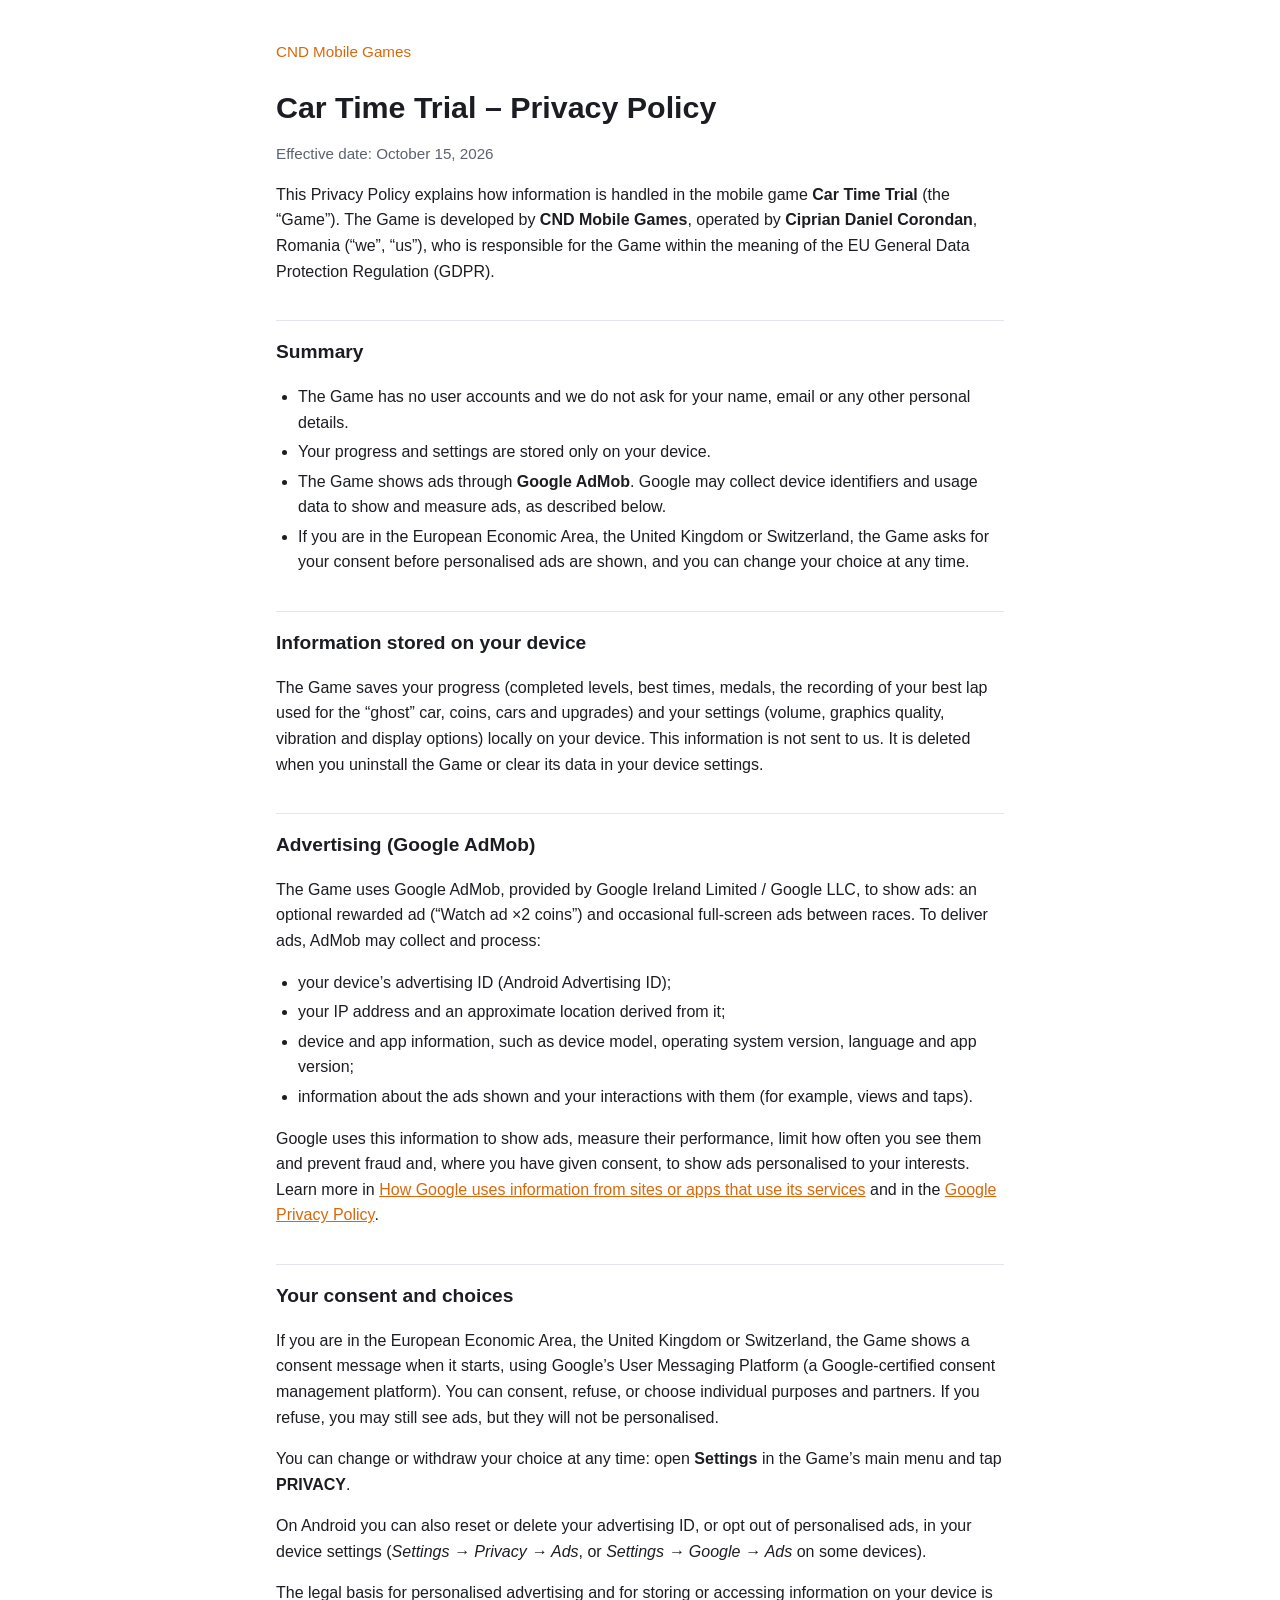
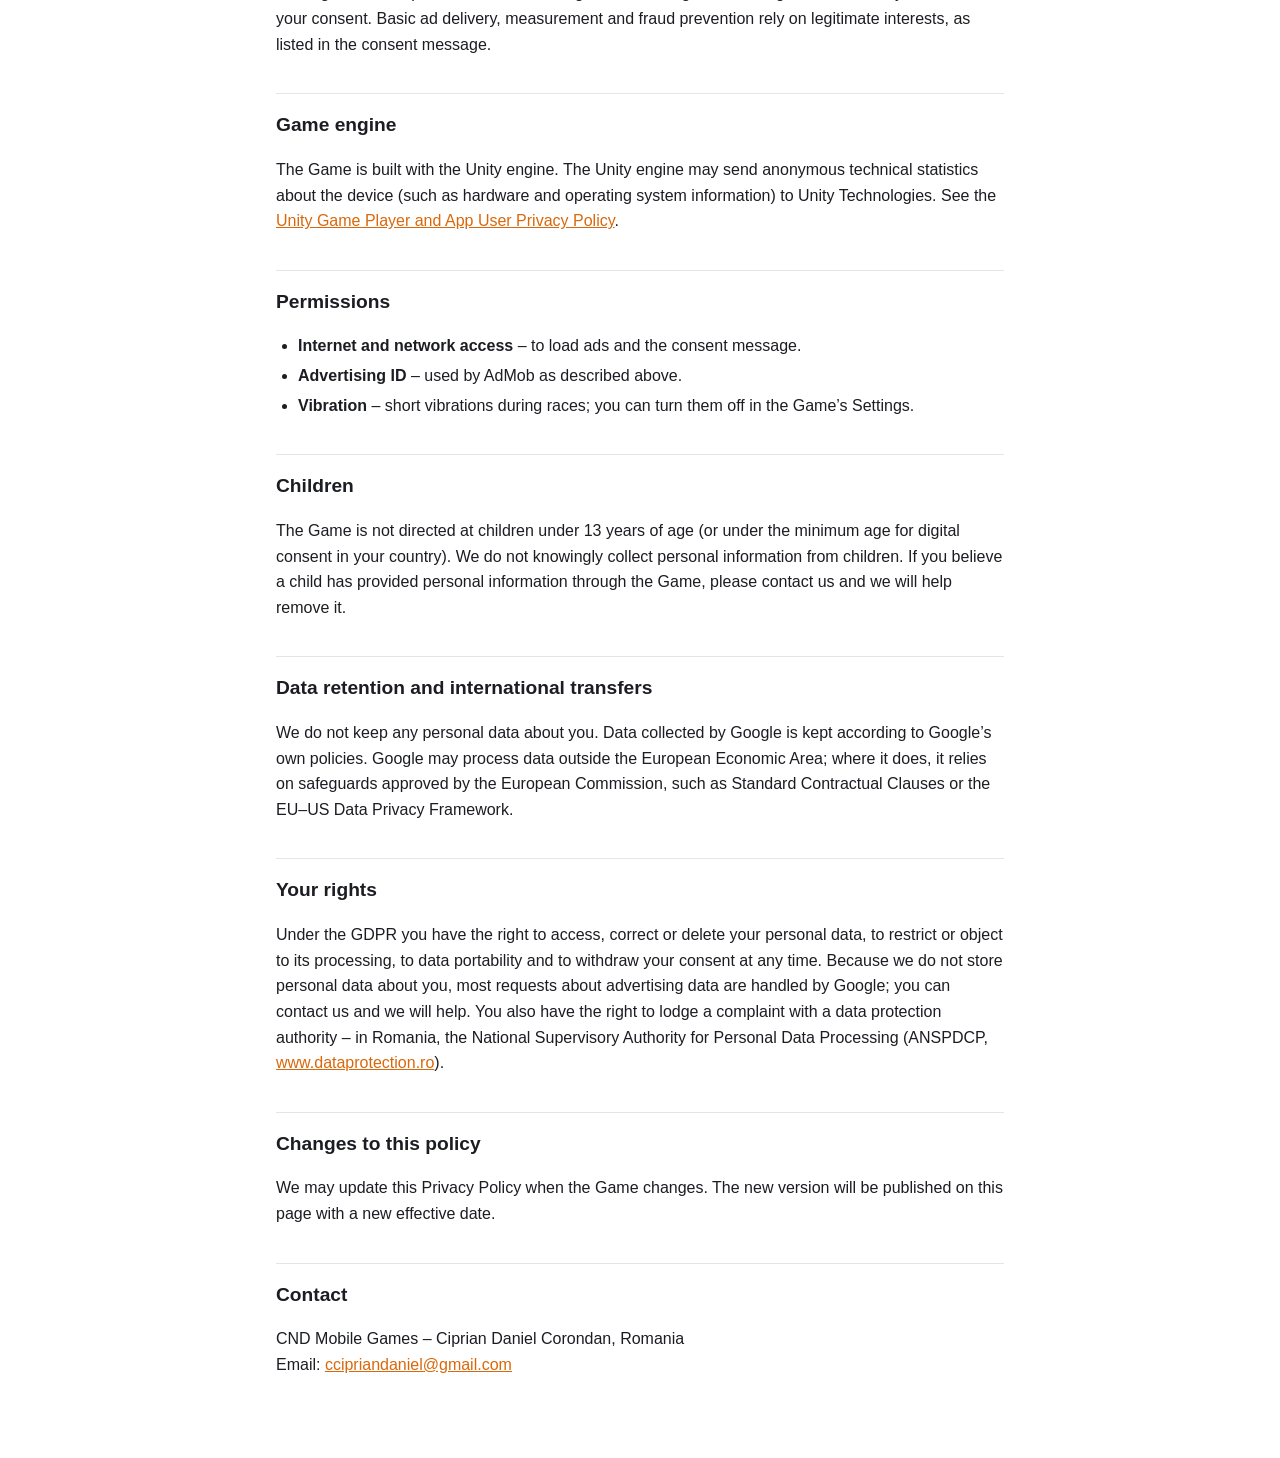
==== cartimetrial/privacy.html @ 9b631ab7 "Add the CND Mobile Games site with the Car Time Trial privacy policy and app-ads.txt Co-Authored-By:" ====
<!doctype html>
<html lang="en">
<head>
<meta charset="utf-8">
<meta name="viewport" content="width=device-width, initial-scale=1">
<title>Car Time Trial – Privacy Policy</title>
<link rel="stylesheet" href="../style.css">
</head>
<body>
<main>
<p class="back"><a href="../">CND Mobile Games</a></p>

<h1>Car Time Trial – Privacy Policy</h1>
<p class="meta">Effective date: October 15, 2026</p>

<p>This Privacy Policy explains how information is handled in the mobile game <strong>Car Time Trial</strong> (the
“Game”). The Game is developed by <strong>CND Mobile Games</strong>, operated by <strong>Ciprian Daniel Corondan</strong>,
Romania (“we”, “us”), who is responsible for the Game within the meaning of the EU General Data Protection Regulation
(GDPR).</p>

<h2>Summary</h2>
<ul>
<li>The Game has no user accounts and we do not ask for your name, email or any other personal details.</li>
<li>Your progress and settings are stored only on your device.</li>
<li>The Game shows ads through <strong>Google AdMob</strong>. Google may collect device identifiers and usage data to
show and measure ads, as described below.</li>
<li>If you are in the European Economic Area, the United Kingdom or Switzerland, the Game asks for your consent before
personalised ads are shown, and you can change your choice at any time.</li>
</ul>

<h2>Information stored on your device</h2>
<p>The Game saves your progress (completed levels, best times, medals, the recording of your best lap used for the
“ghost” car, coins, cars and upgrades) and your settings (volume, graphics quality, vibration and display options)
locally on your device. This information is not sent to us. It is deleted when you uninstall the Game or clear its data
in your device settings.</p>

<h2>Advertising (Google AdMob)</h2>
<p>The Game uses Google AdMob, provided by Google Ireland Limited / Google LLC, to show ads: an optional rewarded ad
(“Watch ad ×2 coins”) and occasional full-screen ads between races. To deliver ads, AdMob may collect and process:</p>
<ul>
<li>your device’s advertising ID (Android Advertising ID);</li>
<li>your IP address and an approximate location derived from it;</li>
<li>device and app information, such as device model, operating system version, language and app version;</li>
<li>information about the ads shown and your interactions with them (for example, views and taps).</li>
</ul>
<p>Google uses this information to show ads, measure their performance, limit how often you see them and prevent fraud
and, where you have given consent, to show ads personalised to your interests. Learn more in
<a href="https://policies.google.com/technologies/partner-sites">How Google uses information from sites or apps that use
its services</a> and in the <a href="https://policies.google.com/privacy">Google Privacy Policy</a>.</p>

<h2>Your consent and choices</h2>
<p>If you are in the European Economic Area, the United Kingdom or Switzerland, the Game shows a consent message when it
starts, using Google’s User Messaging Platform (a Google-certified consent management platform). You can consent,
refuse, or choose individual purposes and partners. If you refuse, you may still see ads, but they will not be
personalised.</p>
<p>You can change or withdraw your choice at any time: open <strong>Settings</strong> in the Game’s main menu and tap
<strong>PRIVACY</strong>.</p>
<p>On Android you can also reset or delete your advertising ID, or opt out of personalised ads, in your device settings
(<em>Settings → Privacy → Ads</em>, or <em>Settings → Google → Ads</em> on some devices).</p>
<p>The legal basis for personalised advertising and for storing or accessing information on your device is your consent.
Basic ad delivery, measurement and fraud prevention rely on legitimate interests, as listed in the consent message.</p>

<h2>Game engine</h2>
<p>The Game is built with the Unity engine. The Unity engine may send anonymous technical statistics about the device
(such as hardware and operating system information) to Unity Technologies. See the
<a href="https://unity.com/legal/game-player-and-app-user-privacy-policy">Unity Game Player and App User Privacy
Policy</a>.</p>

<h2>Permissions</h2>
<ul>
<li><strong>Internet and network access</strong> – to load ads and the consent message.</li>
<li><strong>Advertising ID</strong> – used by AdMob as described above.</li>
<li><strong>Vibration</strong> – short vibrations during races; you can turn them off in the Game’s Settings.</li>
</ul>

<h2>Children</h2>
<p>The Game is not directed at children under 13 years of age (or under the minimum age for digital consent in your
country). We do not knowingly collect personal information from children. If you believe a child has provided personal
information through the Game, please contact us and we will help remove it.</p>

<h2>Data retention and international transfers</h2>
<p>We do not keep any personal data about you. Data collected by Google is kept according to Google’s own policies. Google
may process data outside the European Economic Area; where it does, it relies on safeguards approved by the European
Commission, such as Standard Contractual Clauses or the EU–US Data Privacy Framework.</p>

<h2>Your rights</h2>
<p>Under the GDPR you have the right to access, correct or delete your personal data, to restrict or object to its
processing, to data portability and to withdraw your consent at any time. Because we do not store personal data about
you, most requests about advertising data are handled by Google; you can contact us and we will help. You also have the
right to lodge a complaint with a data protection authority – in Romania, the National Supervisory Authority for
Personal Data Processing (ANSPDCP, <a href="https://www.dataprotection.ro">www.dataprotection.ro</a>).</p>

<h2>Changes to this policy</h2>
<p>We may update this Privacy Policy when the Game changes. The new version will be published on this page with a new
effective date.</p>

<h2>Contact</h2>
<p>CND Mobile Games – Ciprian Daniel Corondan, Romania<br>
Email: <a href="mailto:ccipriandaniel@gmail.com">ccipriandaniel@gmail.com</a></p>
</main>
</body>
</html>
---- style.css ----
:root {
  --bg: #ffffff;
  --text: #1c1d22;
  --dim: #5c6270;
  --accent: #d9680b;
  --rule: #e3e5ea;
}

@media (prefers-color-scheme: dark) {
  :root {
    --bg: #17181d;
    --text: #eceef3;
    --dim: #9aa0ad;
    --accent: #ff9a3d;
    --rule: #2c2f38;
  }
}

* { box-sizing: border-box; }

body {
  margin: 0;
  background: var(--bg);
  color: var(--text);
  font: 16px/1.6 -apple-system, BlinkMacSystemFont, "Segoe UI", Roboto, Helvetica, Arial, sans-serif;
}

main {
  max-width: 760px;
  margin: 0 auto;
  padding: 40px 16px 64px;
}

h1 { font-size: 1.9rem; line-height: 1.25; margin: 0 0 8px; }
h2 { font-size: 1.2rem; margin: 36px 0 8px; padding-top: 16px; border-top: 1px solid var(--rule); }

a { color: var(--accent); }

.meta, .back { color: var(--dim); font-size: 0.95rem; }
.back { margin: 0 0 24px; }
.back a { text-decoration: none; }

ul { padding-left: 22px; }
li { margin: 4px 0; }

.game {
  margin: 24px 0;
  padding: 20px;
  border: 1px solid var(--rule);
  border-radius: 10px;
}

.game h2 { border: 0; padding: 0; margin: 0 0 4px; }
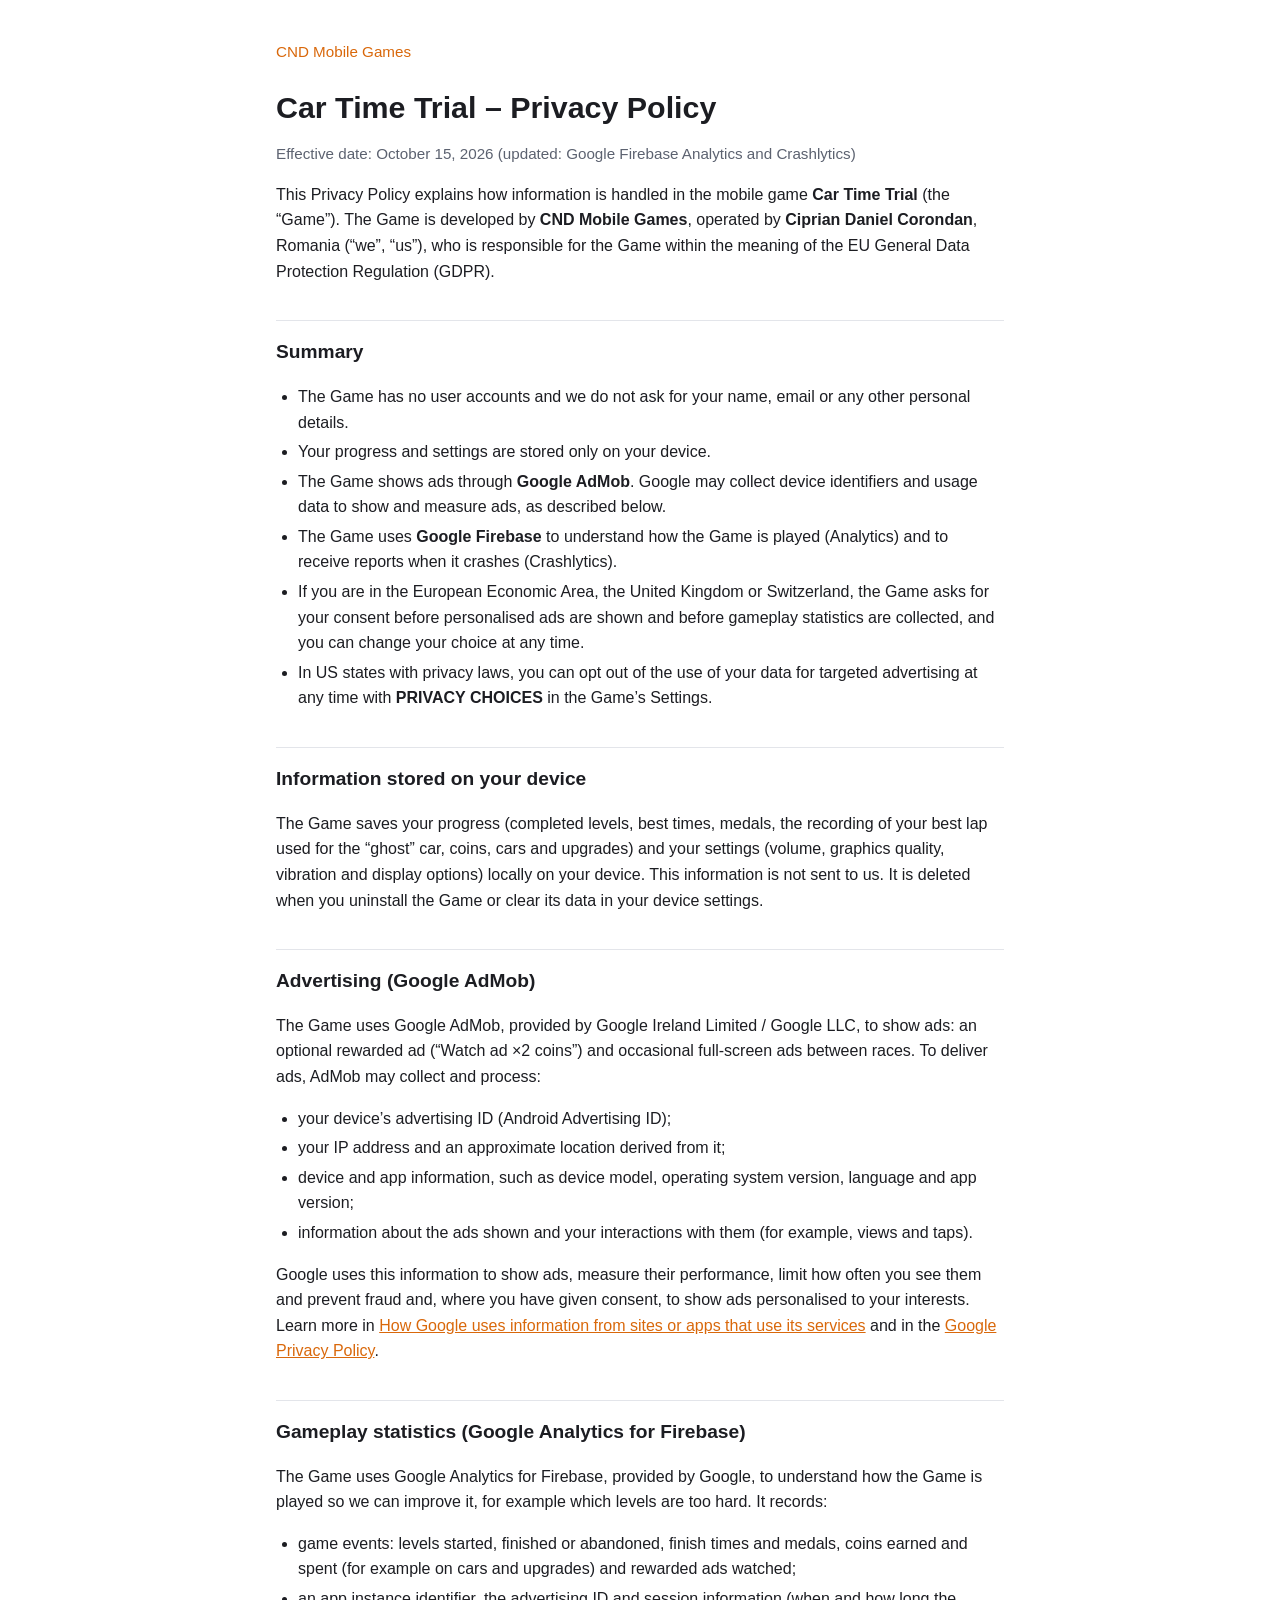
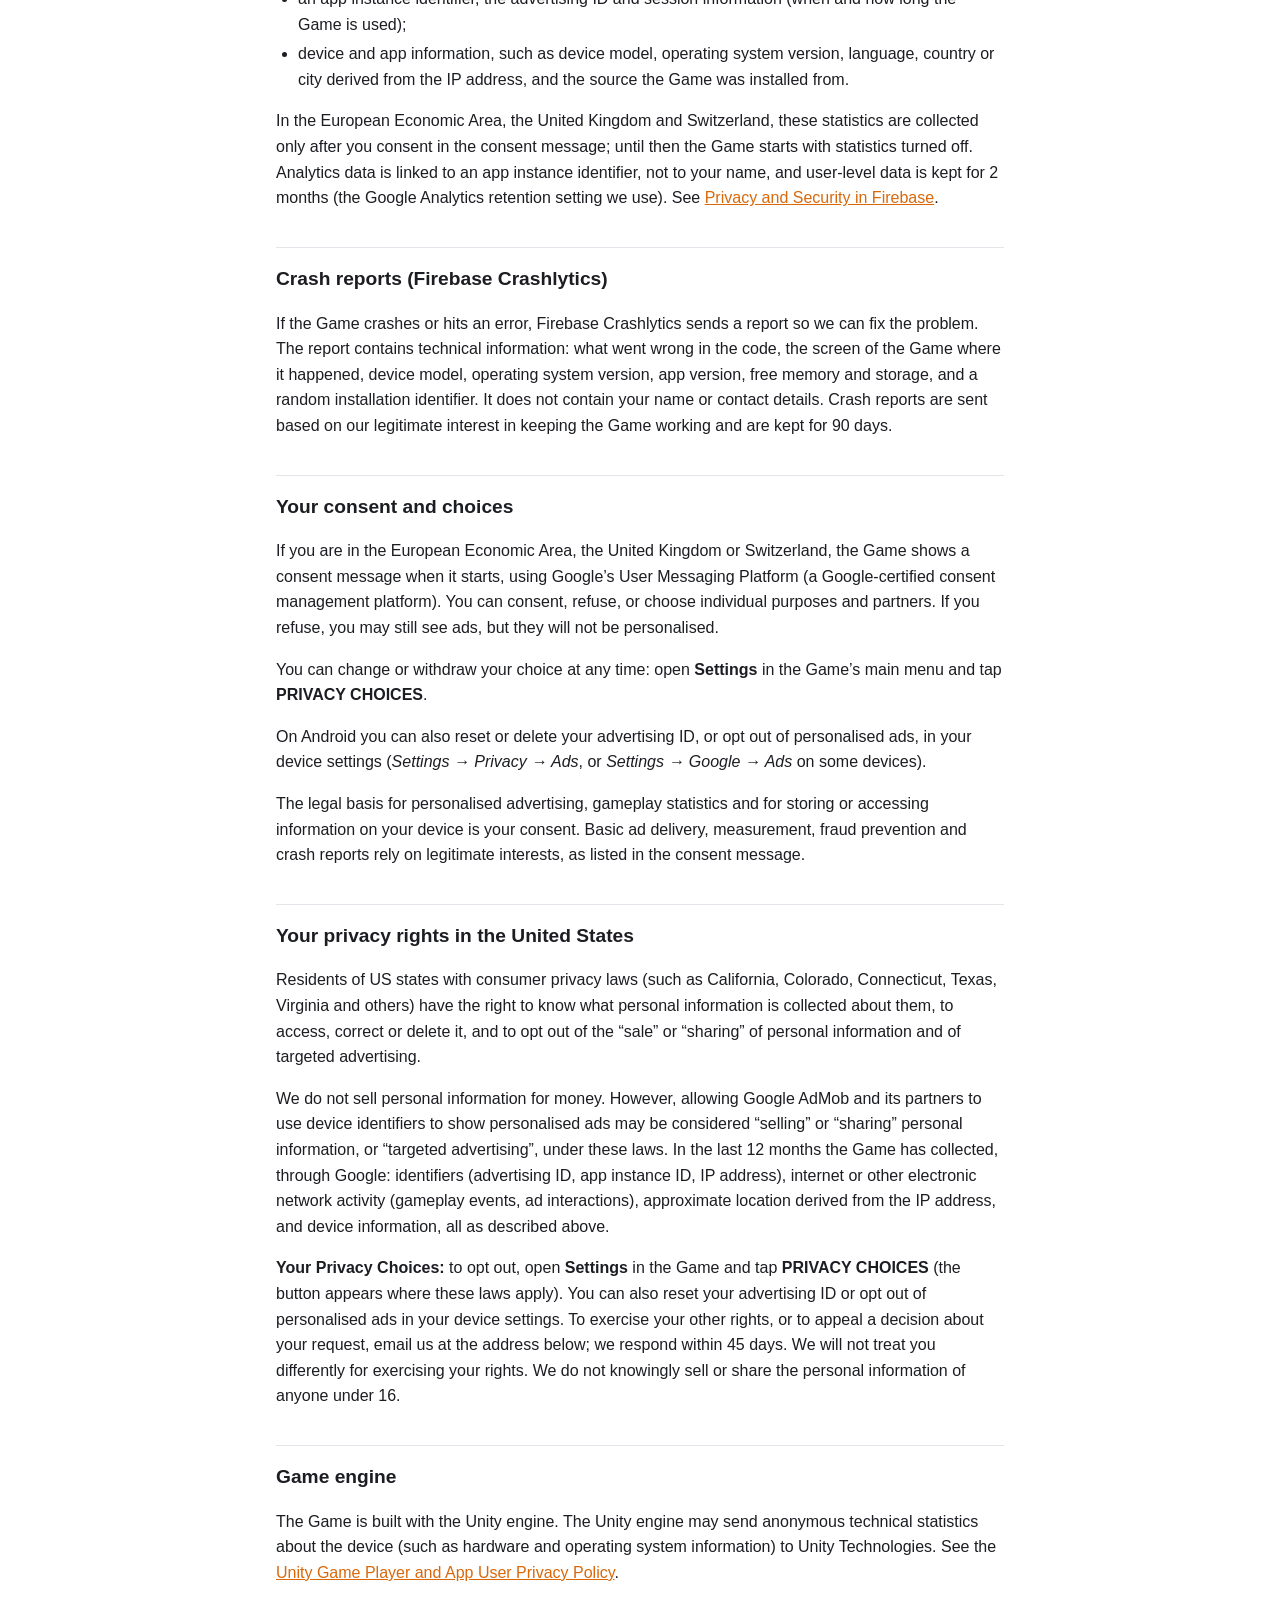
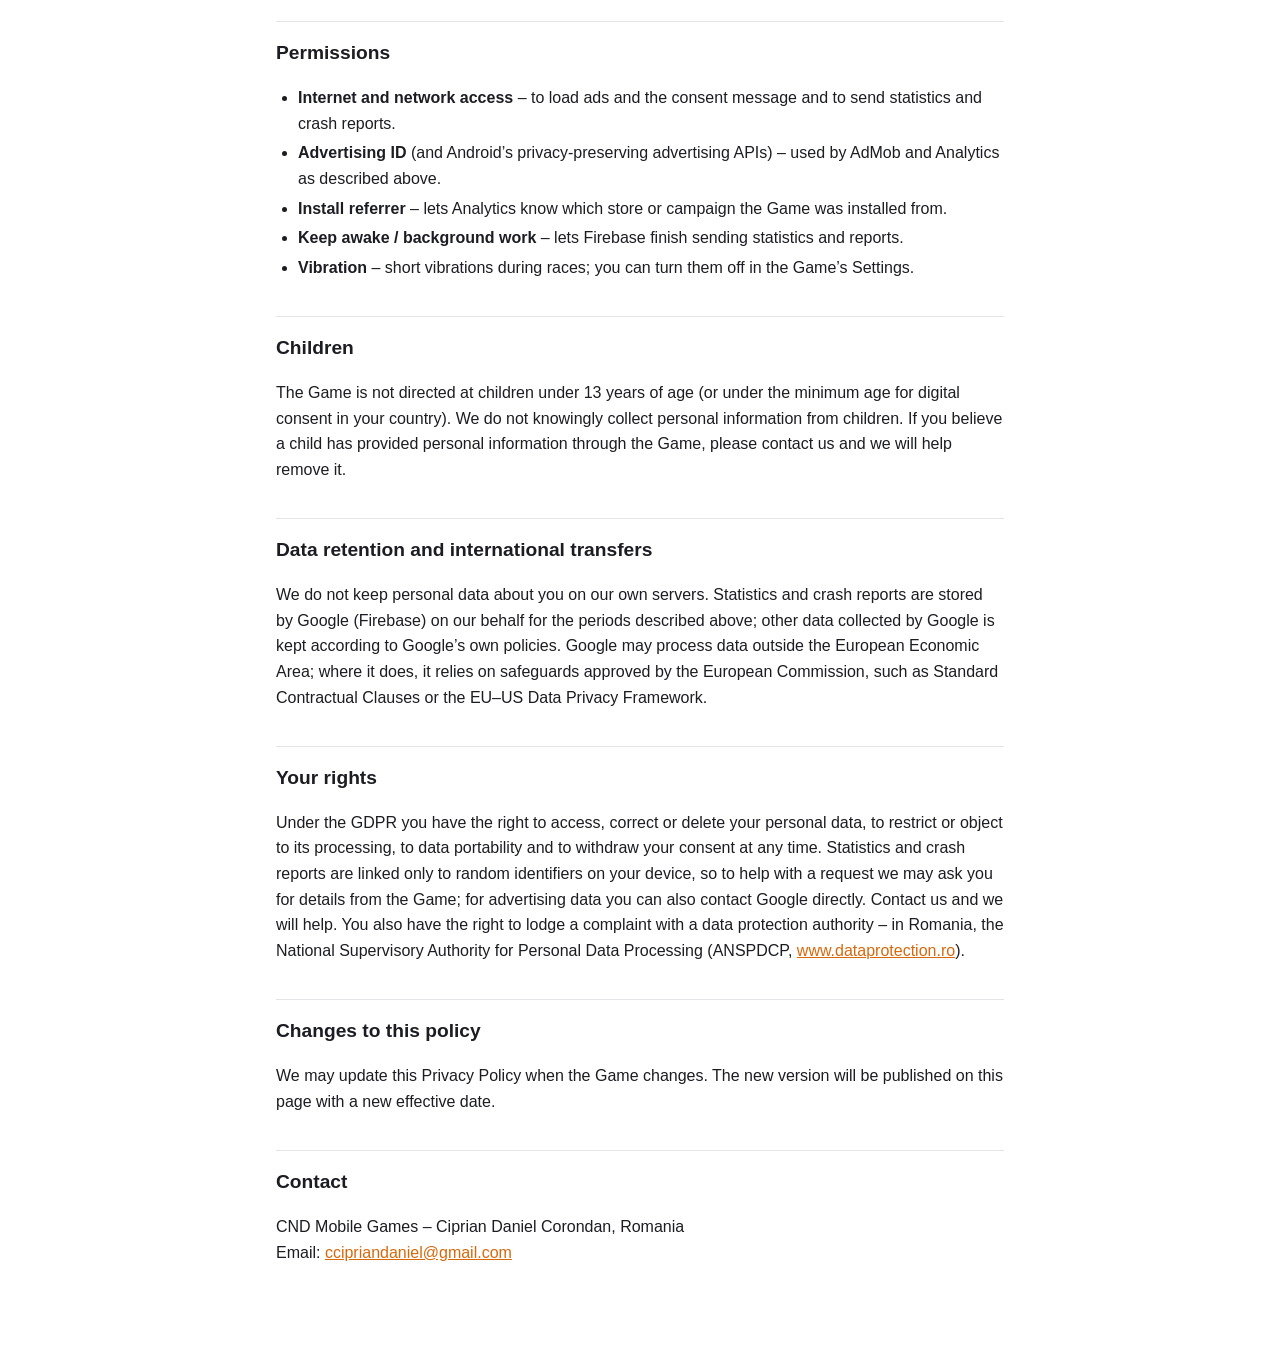
==== commit a3eeb538: "Describe Firebase Analytics, Crashlytics and US state privacy rights in the Car Time Trial policy Co" ====
--- a/cartimetrial/privacy.html
+++ b/cartimetrial/privacy.html
@@ -11,7 +11,7 @@
 <p class="back"><a href="../">CND Mobile Games</a></p>
 
 <h1>Car Time Trial – Privacy Policy</h1>
-<p class="meta">Effective date: October 15, 2026</p>
+<p class="meta">Effective date: October 15, 2026 (updated: Google Firebase Analytics and Crashlytics)</p>
 
 <p>This Privacy Policy explains how information is handled in the mobile game <strong>Car Time Trial</strong> (the
 “Game”). The Game is developed by <strong>CND Mobile Games</strong>, operated by <strong>Ciprian Daniel Corondan</strong>,
@@ -24,8 +24,13 @@
 <li>Your progress and settings are stored only on your device.</li>
 <li>The Game shows ads through <strong>Google AdMob</strong>. Google may collect device identifiers and usage data to
 show and measure ads, as described below.</li>
+<li>The Game uses <strong>Google Firebase</strong> to understand how the Game is played (Analytics) and to receive
+reports when it crashes (Crashlytics).</li>
 <li>If you are in the European Economic Area, the United Kingdom or Switzerland, the Game asks for your consent before
-personalised ads are shown, and you can change your choice at any time.</li>
+personalised ads are shown and before gameplay statistics are collected, and you can change your choice at any
+time.</li>
+<li>In US states with privacy laws, you can opt out of the use of your data for targeted advertising at any time with
+<strong>PRIVACY CHOICES</strong> in the Game’s Settings.</li>
 </ul>
 
 <h2>Information stored on your device</h2>
@@ -48,17 +53,55 @@
 <a href="https://policies.google.com/technologies/partner-sites">How Google uses information from sites or apps that use
 its services</a> and in the <a href="https://policies.google.com/privacy">Google Privacy Policy</a>.</p>
 
+<h2>Gameplay statistics (Google Analytics for Firebase)</h2>
+<p>The Game uses Google Analytics for Firebase, provided by Google, to understand how the Game is played so we can
+improve it, for example which levels are too hard. It records:</p>
+<ul>
+<li>game events: levels started, finished or abandoned, finish times and medals, coins earned and spent (for example on
+cars and upgrades) and rewarded ads watched;</li>
+<li>an app instance identifier, the advertising ID and session information (when and how long the Game is used);</li>
+<li>device and app information, such as device model, operating system version, language, country or city derived
+from the IP address, and the source the Game was installed from.</li>
+</ul>
+<p>In the European Economic Area, the United Kingdom and Switzerland, these statistics are collected only after you
+consent in the consent message; until then the Game starts with statistics turned off. Analytics data is linked to an
+app instance identifier, not to your name, and user-level data is kept for 2 months (the Google Analytics retention setting we use). See
+<a href="https://firebase.google.com/support/privacy">Privacy and Security in Firebase</a>.</p>
+
+<h2>Crash reports (Firebase Crashlytics)</h2>
+<p>If the Game crashes or hits an error, Firebase Crashlytics sends a report so we can fix the problem. The report
+contains technical information: what went wrong in the code, the screen of the Game where it happened, device model,
+operating system version, app version, free memory and storage, and a random installation identifier. It does not
+contain your name or contact details. Crash reports are sent based on our legitimate interest in keeping the Game working
+and are kept for 90 days.</p>
+
 <h2>Your consent and choices</h2>
 <p>If you are in the European Economic Area, the United Kingdom or Switzerland, the Game shows a consent message when it
 starts, using Google’s User Messaging Platform (a Google-certified consent management platform). You can consent,
 refuse, or choose individual purposes and partners. If you refuse, you may still see ads, but they will not be
 personalised.</p>
 <p>You can change or withdraw your choice at any time: open <strong>Settings</strong> in the Game’s main menu and tap
-<strong>PRIVACY</strong>.</p>
+<strong>PRIVACY CHOICES</strong>.</p>
 <p>On Android you can also reset or delete your advertising ID, or opt out of personalised ads, in your device settings
 (<em>Settings → Privacy → Ads</em>, or <em>Settings → Google → Ads</em> on some devices).</p>
-<p>The legal basis for personalised advertising and for storing or accessing information on your device is your consent.
-Basic ad delivery, measurement and fraud prevention rely on legitimate interests, as listed in the consent message.</p>
+<p>The legal basis for personalised advertising, gameplay statistics and for storing or accessing information on your
+device is your consent. Basic ad delivery, measurement, fraud prevention and crash reports rely on legitimate interests,
+as listed in the consent message.</p>
+
+<h2>Your privacy rights in the United States</h2>
+<p>Residents of US states with consumer privacy laws (such as California, Colorado, Connecticut, Texas, Virginia and
+others) have the right to know what personal information is collected about them, to access, correct or delete it, and to
+opt out of the “sale” or “sharing” of personal information and of targeted advertising.</p>
+<p>We do not sell personal information for money. However, allowing Google AdMob and its partners to use device
+identifiers to show personalised ads may be considered “selling” or “sharing” personal information, or “targeted
+advertising”, under these laws. In the last 12 months the Game has collected, through Google: identifiers (advertising ID,
+app instance ID, IP address), internet or other electronic network activity (gameplay events, ad interactions), approximate
+location derived from the IP address, and device information, all as described above.</p>
+<p><strong>Your Privacy Choices:</strong> to opt out, open <strong>Settings</strong> in the Game and tap
+<strong>PRIVACY CHOICES</strong> (the button appears where these laws apply). You can also reset your advertising ID or
+opt out of personalised ads in your device settings. To exercise your other rights, or to appeal a decision about your
+request, email us at the address below; we respond within 45 days. We will not treat you differently for exercising your
+rights. We do not knowingly sell or share the personal information of anyone under 16.</p>
 
 <h2>Game engine</h2>
 <p>The Game is built with the Unity engine. The Unity engine may send anonymous technical statistics about the device
@@ -68,8 +111,12 @@
 
 <h2>Permissions</h2>
 <ul>
-<li><strong>Internet and network access</strong> – to load ads and the consent message.</li>
-<li><strong>Advertising ID</strong> – used by AdMob as described above.</li>
+<li><strong>Internet and network access</strong> – to load ads and the consent message and to send statistics and crash
+reports.</li>
+<li><strong>Advertising ID</strong> (and Android’s privacy-preserving advertising APIs) – used by AdMob and Analytics as
+described above.</li>
+<li><strong>Install referrer</strong> – lets Analytics know which store or campaign the Game was installed from.</li>
+<li><strong>Keep awake / background work</strong> – lets Firebase finish sending statistics and reports.</li>
 <li><strong>Vibration</strong> – short vibrations during races; you can turn them off in the Game’s Settings.</li>
 </ul>
 
@@ -79,14 +126,17 @@
 information through the Game, please contact us and we will help remove it.</p>
 
 <h2>Data retention and international transfers</h2>
-<p>We do not keep any personal data about you. Data collected by Google is kept according to Google’s own policies. Google
+<p>We do not keep personal data about you on our own servers. Statistics and crash reports are stored by Google
+(Firebase) on our behalf for the periods described above; other data collected by Google is kept according to Google’s
+own policies. Google
 may process data outside the European Economic Area; where it does, it relies on safeguards approved by the European
 Commission, such as Standard Contractual Clauses or the EU–US Data Privacy Framework.</p>
 
 <h2>Your rights</h2>
 <p>Under the GDPR you have the right to access, correct or delete your personal data, to restrict or object to its
-processing, to data portability and to withdraw your consent at any time. Because we do not store personal data about
-you, most requests about advertising data are handled by Google; you can contact us and we will help. You also have the
+processing, to data portability and to withdraw your consent at any time. Statistics and crash reports are linked only to
+random identifiers on your device, so to help with a request we may ask you for details from the Game; for advertising
+data you can also contact Google directly. Contact us and we will help. You also have the
 right to lodge a complaint with a data protection authority – in Romania, the National Supervisory Authority for
 Personal Data Processing (ANSPDCP, <a href="https://www.dataprotection.ro">www.dataprotection.ro</a>).</p>
 
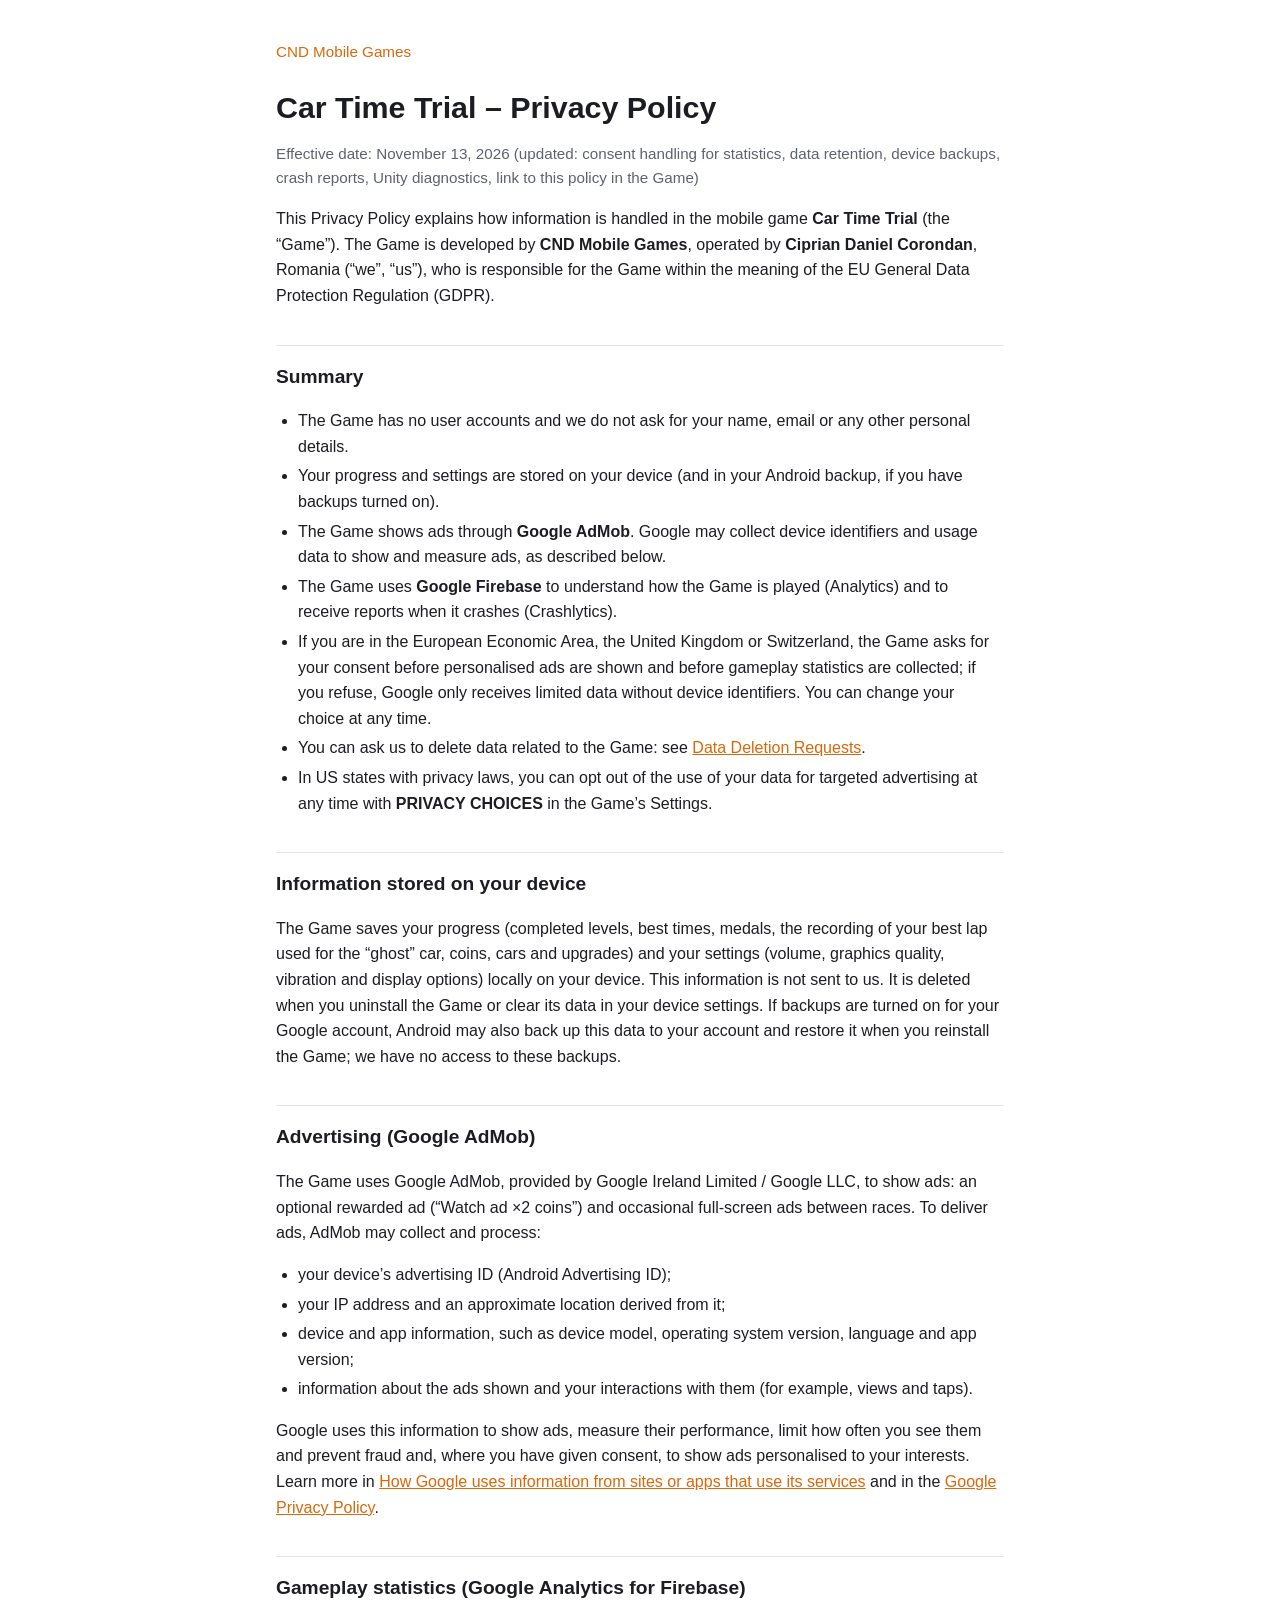
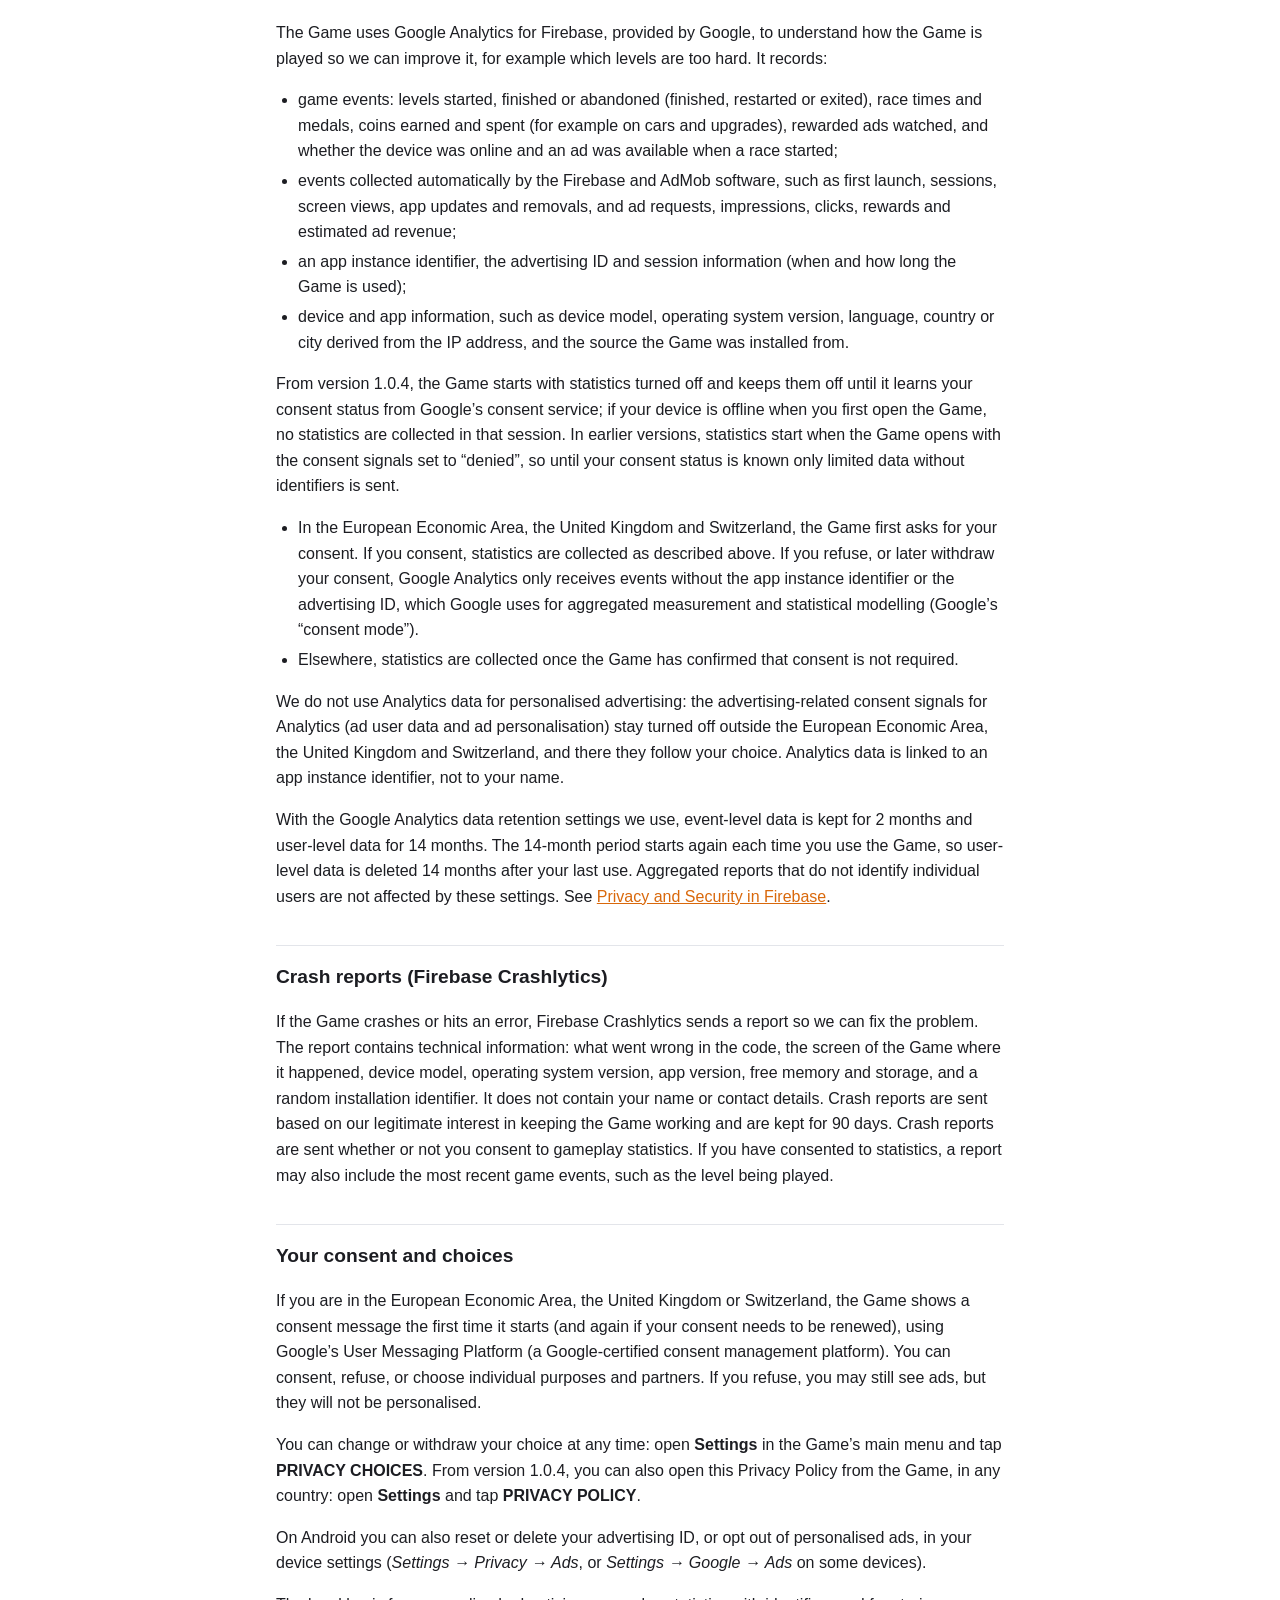
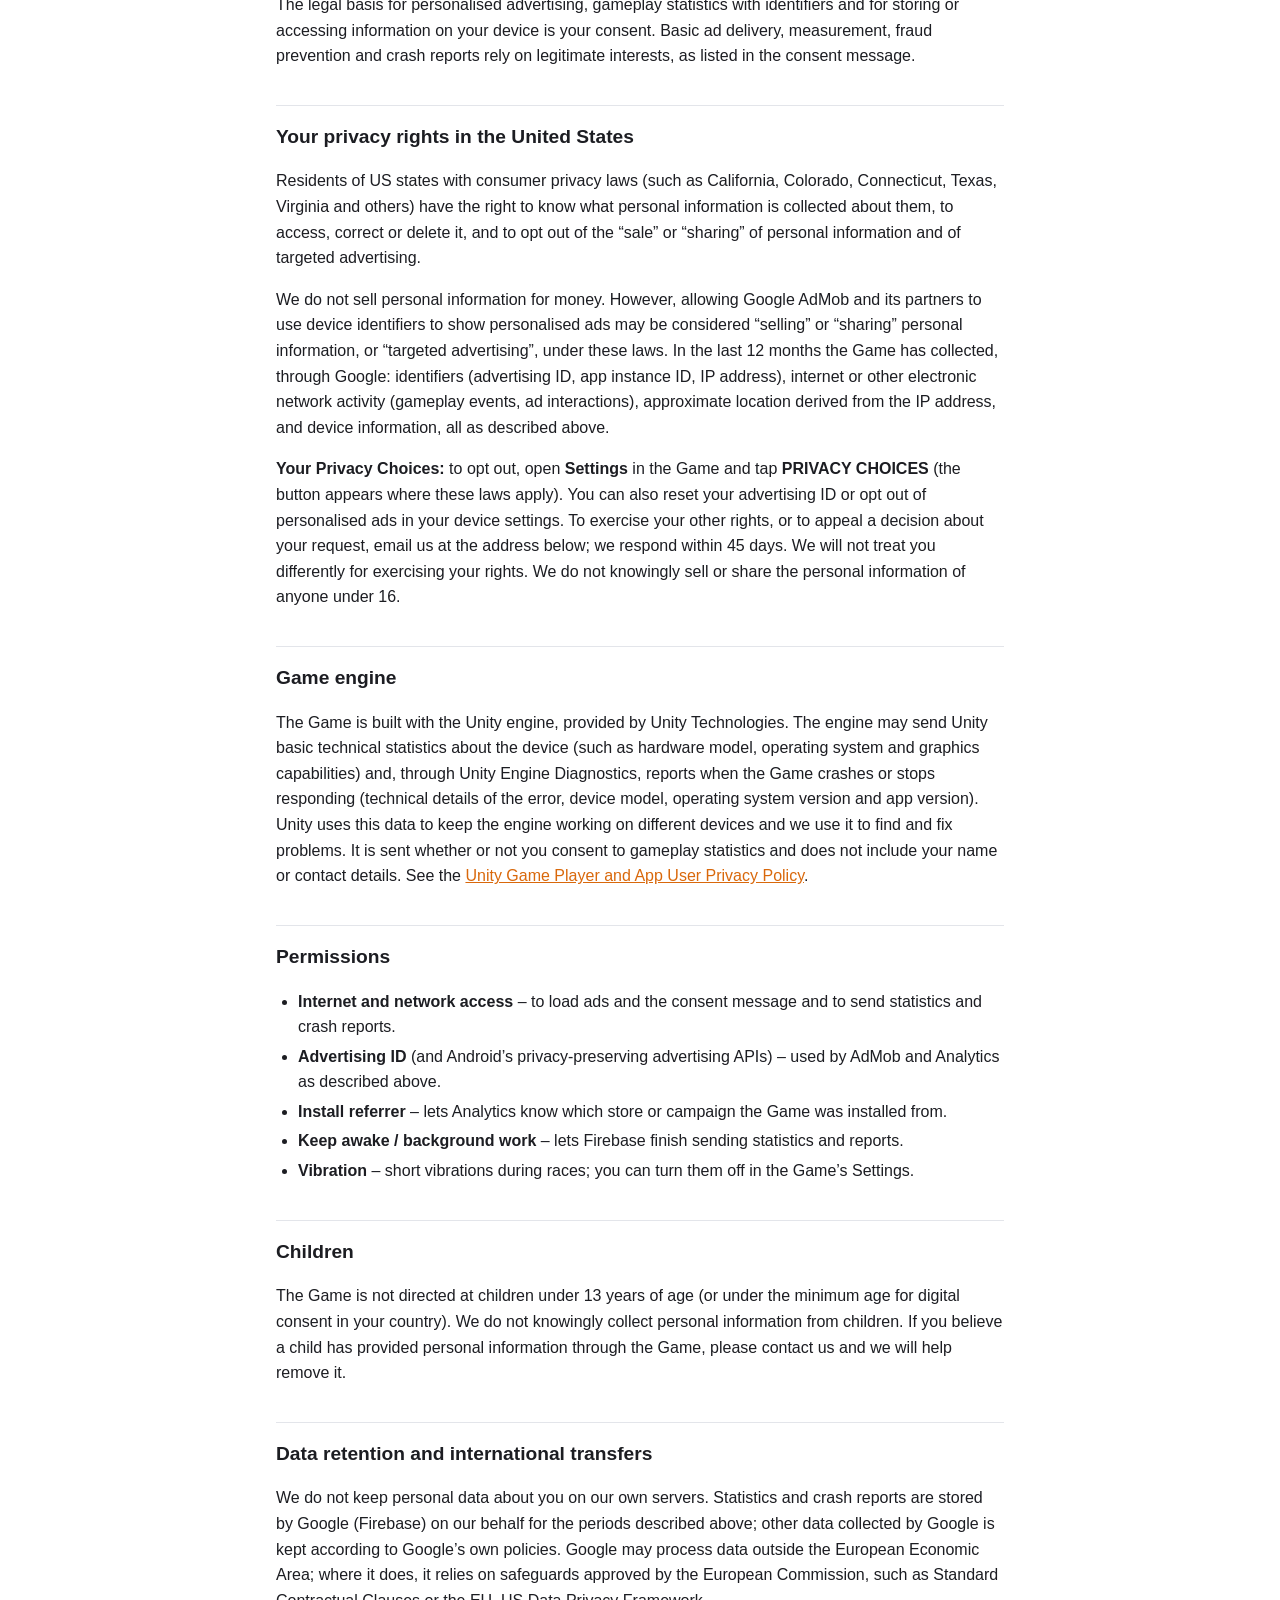
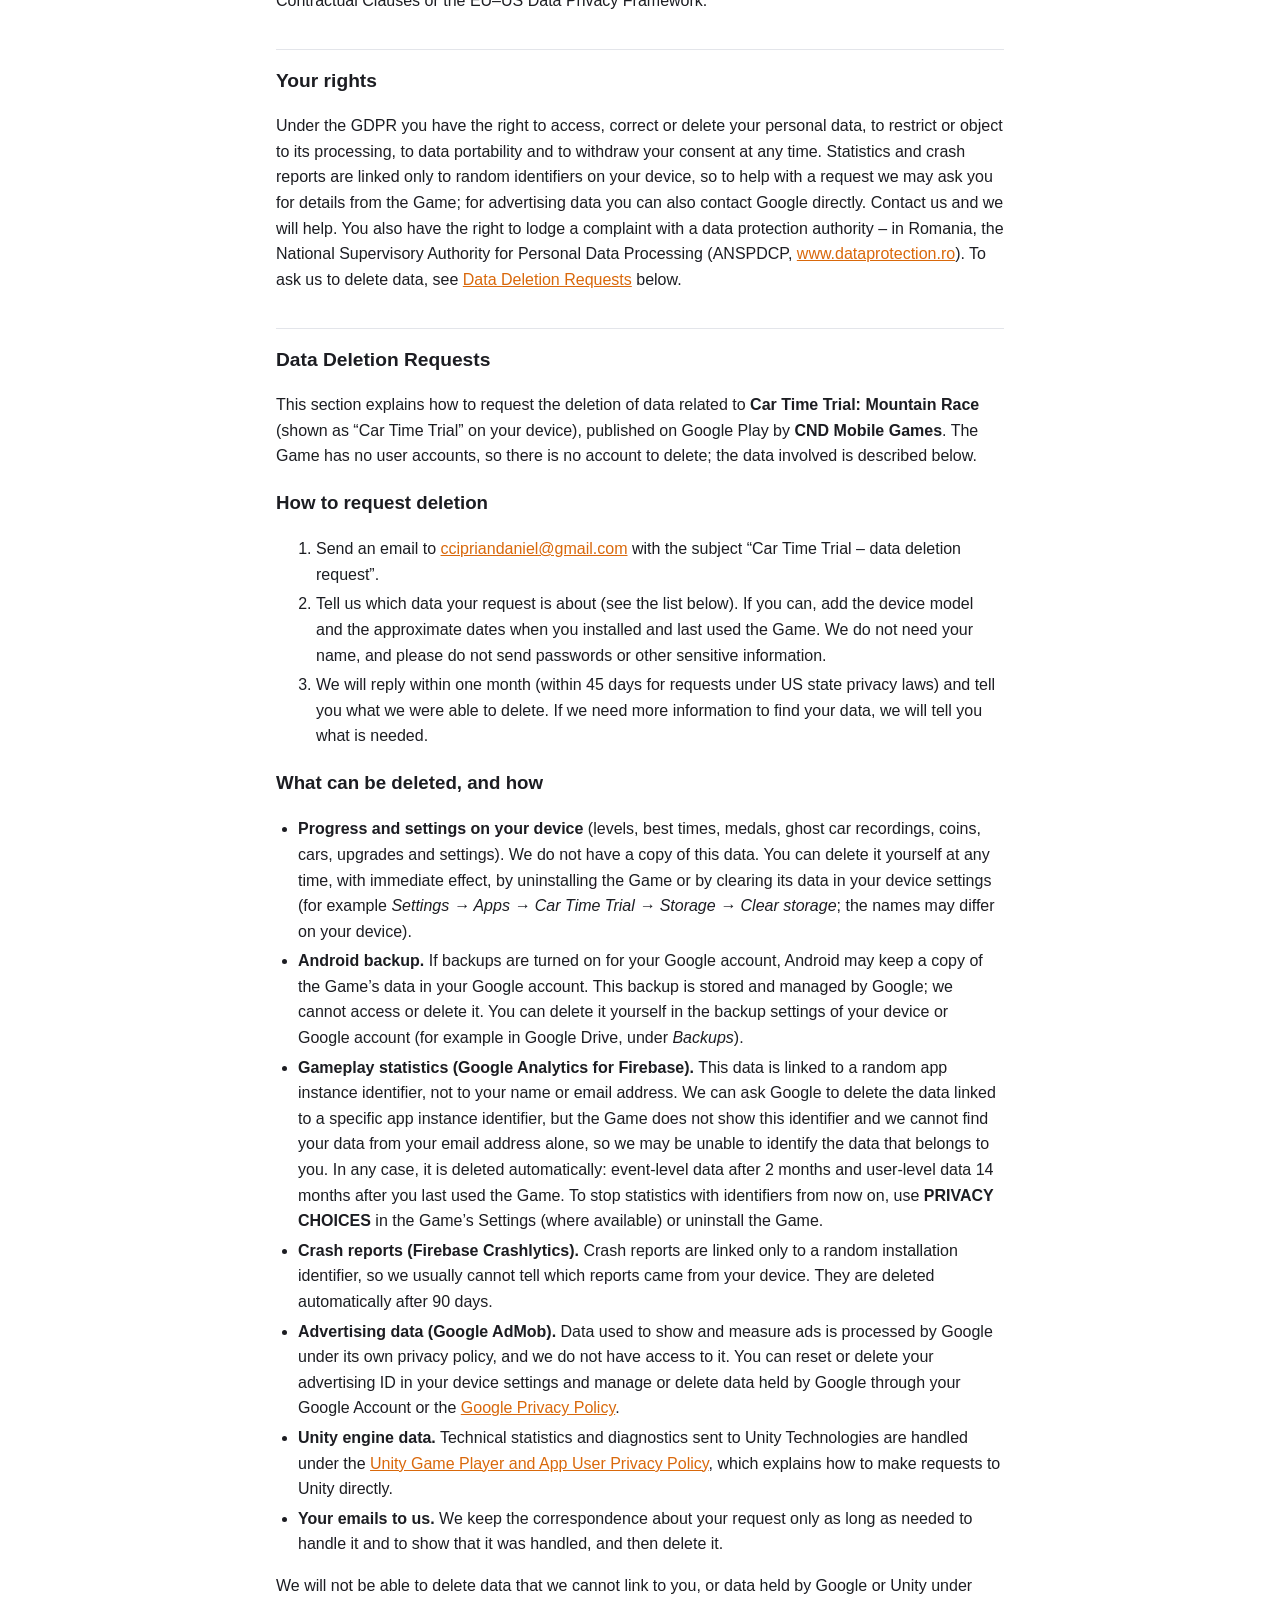
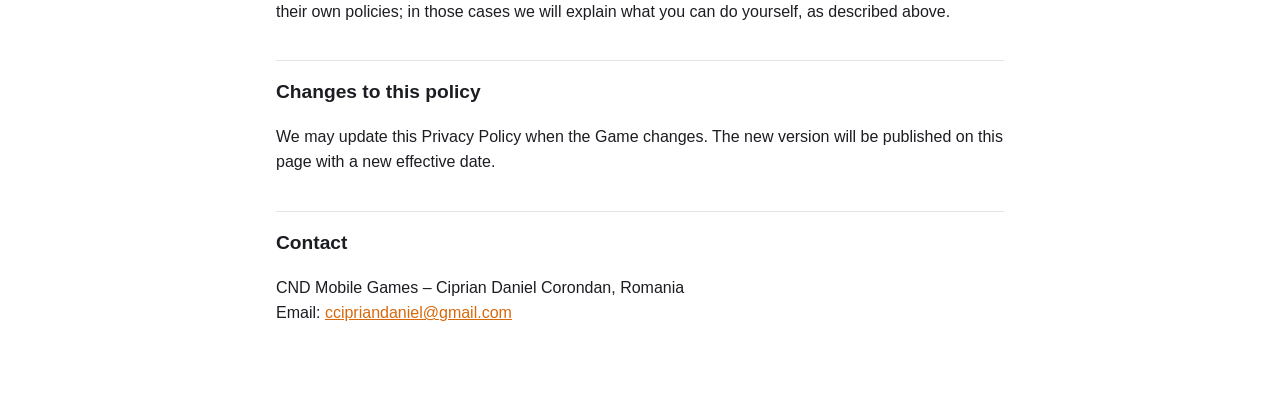
==== commit 92dbf0dc: "Update the Car Time Trial privacy policy: consent handling, retention and data deletion requests - A" ====
--- a/cartimetrial/privacy.html
+++ b/cartimetrial/privacy.html
@@ -11,7 +11,8 @@
 <p class="back"><a href="../">CND Mobile Games</a></p>
 
 <h1>Car Time Trial – Privacy Policy</h1>
-<p class="meta">Effective date: October 15, 2026 (updated: Google Firebase Analytics and Crashlytics)</p>
+<p class="meta">Effective date: November 13, 2026 (updated: consent handling for statistics, data retention, device backups,
+crash reports, Unity diagnostics, link to this policy in the Game)</p>
 
 <p>This Privacy Policy explains how information is handled in the mobile game <strong>Car Time Trial</strong> (the
 “Game”). The Game is developed by <strong>CND Mobile Games</strong>, operated by <strong>Ciprian Daniel Corondan</strong>,
@@ -21,14 +22,16 @@
 <h2>Summary</h2>
 <ul>
 <li>The Game has no user accounts and we do not ask for your name, email or any other personal details.</li>
-<li>Your progress and settings are stored only on your device.</li>
+<li>Your progress and settings are stored on your device (and in your Android backup, if you have backups turned
+on).</li>
 <li>The Game shows ads through <strong>Google AdMob</strong>. Google may collect device identifiers and usage data to
 show and measure ads, as described below.</li>
 <li>The Game uses <strong>Google Firebase</strong> to understand how the Game is played (Analytics) and to receive
 reports when it crashes (Crashlytics).</li>
-<li>If you are in the European Economic Area, the United Kingdom or Switzerland, the Game asks for your consent before
-personalised ads are shown and before gameplay statistics are collected, and you can change your choice at any
-time.</li>
+<li>If you are in the European Economic Area, the United Kingdom or Switzerland, the Game asks for your consent before personalised ads are shown and before gameplay statistics are
+collected; if you refuse, Google only receives limited data without device identifiers. You can change your choice at
+any time.</li>
+<li>You can ask us to delete data related to the Game: see <a href="#data-deletion">Data Deletion Requests</a>.</li>
 <li>In US states with privacy laws, you can opt out of the use of your data for targeted advertising at any time with
 <strong>PRIVACY CHOICES</strong> in the Game’s Settings.</li>
 </ul>
@@ -37,7 +40,8 @@
 <p>The Game saves your progress (completed levels, best times, medals, the recording of your best lap used for the
 “ghost” car, coins, cars and upgrades) and your settings (volume, graphics quality, vibration and display options)
 locally on your device. This information is not sent to us. It is deleted when you uninstall the Game or clear its data
-in your device settings.</p>
+in your device settings. If backups are turned on for your Google account, Android may also back up this data to your
+account and restore it when you reinstall the Game; we have no access to these backups.</p>
 
 <h2>Advertising (Google AdMob)</h2>
 <p>The Game uses Google AdMob, provided by Google Ireland Limited / Google LLC, to show ads: an optional rewarded ad
@@ -57,36 +61,61 @@
 <p>The Game uses Google Analytics for Firebase, provided by Google, to understand how the Game is played so we can
 improve it, for example which levels are too hard. It records:</p>
 <ul>
-<li>game events: levels started, finished or abandoned, finish times and medals, coins earned and spent (for example on
-cars and upgrades) and rewarded ads watched;</li>
+<li>game events: levels started, finished or abandoned (finished, restarted or exited), race times and medals, coins
+earned and spent (for example on cars and upgrades), rewarded ads watched, and whether the device was online and an ad
+was available when a race started;</li>
+<li>events collected automatically by the Firebase and AdMob software, such as first launch, sessions, screen views, app
+updates and removals, and ad requests, impressions, clicks, rewards and estimated ad revenue;</li>
 <li>an app instance identifier, the advertising ID and session information (when and how long the Game is used);</li>
 <li>device and app information, such as device model, operating system version, language, country or city derived
 from the IP address, and the source the Game was installed from.</li>
 </ul>
-<p>In the European Economic Area, the United Kingdom and Switzerland, these statistics are collected only after you
-consent in the consent message; until then the Game starts with statistics turned off. Analytics data is linked to an
-app instance identifier, not to your name, and user-level data is kept for 2 months (the Google Analytics retention setting we use). See
+<p>From version 1.0.4, the Game starts with statistics turned off and keeps them off until it learns your consent status
+from Google’s consent service; if your device is offline when you first open the Game, no statistics are collected in
+that session. In earlier versions, statistics start when the Game opens with the consent signals set to “denied”, so
+until your consent status is known only limited data without identifiers is sent.</p>
+<ul>
+<li>In the European Economic Area, the United Kingdom and Switzerland, the Game first asks for your consent. If you
+consent, statistics are collected as described above. If you refuse, or later withdraw your consent, Google Analytics
+only receives events without the app instance identifier or the advertising ID, which Google uses for aggregated
+measurement and statistical modelling (Google’s “consent mode”).</li>
+<li>Elsewhere, statistics are collected once the Game has confirmed that consent is not required.</li>
+</ul>
+<p>We do not use Analytics data for personalised advertising: the advertising-related consent signals for Analytics (ad
+user data and ad personalisation) stay turned off outside the European Economic Area, the United Kingdom and Switzerland,
+and there they follow your choice. Analytics data is linked to an app instance identifier, not to your name.</p>
+<p>With the Google Analytics data retention settings we use, event-level data is kept for 2 months and user-level data
+for 14 months. The 14-month period starts again each time you use the Game, so user-level data is deleted 14 months
+after your last use. Aggregated reports that do not identify individual users are not affected by these settings. See
 <a href="https://firebase.google.com/support/privacy">Privacy and Security in Firebase</a>.</p>
 
 <h2>Crash reports (Firebase Crashlytics)</h2>
 <p>If the Game crashes or hits an error, Firebase Crashlytics sends a report so we can fix the problem. The report
 contains technical information: what went wrong in the code, the screen of the Game where it happened, device model,
 operating system version, app version, free memory and storage, and a random installation identifier. It does not
-contain your name or contact details. Crash reports are sent based on our legitimate interest in keeping the Game working
-and are kept for 90 days.</p>
+contain your name or contact details.
+<!-- LEGAL REVIEW: "legitimate interest" for crash reports is unchanged from the published policy (October 15, 2026);
+     confirm it still applies now that the policy states that crash reports are sent regardless of the statistics choice. -->
+Crash reports are sent based on our legitimate interest in keeping the Game working
+and are kept for 90 days. Crash reports are sent whether or not you consent to gameplay statistics. If you have consented
+to statistics, a report may also include the most recent game events, such as the level being played.</p>
 
 <h2>Your consent and choices</h2>
-<p>If you are in the European Economic Area, the United Kingdom or Switzerland, the Game shows a consent message when it
-starts, using Google’s User Messaging Platform (a Google-certified consent management platform). You can consent,
+<p>If you are in the European Economic Area, the United Kingdom or Switzerland, the Game shows a consent message the first
+time it starts (and again if your consent needs to be renewed), using Google’s User Messaging Platform (a Google-certified consent management platform). You can consent,
 refuse, or choose individual purposes and partners. If you refuse, you may still see ads, but they will not be
 personalised.</p>
 <p>You can change or withdraw your choice at any time: open <strong>Settings</strong> in the Game’s main menu and tap
-<strong>PRIVACY CHOICES</strong>.</p>
+<strong>PRIVACY CHOICES</strong>. From version 1.0.4, you can also open this Privacy Policy from the Game, in any country: open
+<strong>Settings</strong> and tap <strong>PRIVACY POLICY</strong>.</p>
 <p>On Android you can also reset or delete your advertising ID, or opt out of personalised ads, in your device settings
 (<em>Settings → Privacy → Ads</em>, or <em>Settings → Google → Ads</em> on some devices).</p>
-<p>The legal basis for personalised advertising, gameplay statistics and for storing or accessing information on your
-device is your consent. Basic ad delivery, measurement, fraud prevention and crash reports rely on legitimate interests,
-as listed in the consent message.</p>
+<!-- LEGAL REVIEW NEEDED before publishing: the legal basis for the limited statistics without identifiers that Google
+     Analytics receives after a refusal (consent mode) has not been decided. Do not state "legitimate interests" for them
+     until this has been checked. Add the agreed wording to the paragraph below. -->
+<p>The legal basis for personalised advertising, gameplay statistics with identifiers and for storing or accessing
+information on your device is your consent. Basic ad delivery, measurement, fraud prevention and crash reports rely on
+legitimate interests, as listed in the consent message.</p>
 
 <h2>Your privacy rights in the United States</h2>
 <p>Residents of US states with consumer privacy laws (such as California, Colorado, Connecticut, Texas, Virginia and
@@ -104,8 +133,15 @@
 rights. We do not knowingly sell or share the personal information of anyone under 16.</p>
 
 <h2>Game engine</h2>
-<p>The Game is built with the Unity engine. The Unity engine may send anonymous technical statistics about the device
-(such as hardware and operating system information) to Unity Technologies. See the
+<p>The Game is built with the Unity engine, provided by Unity Technologies. The engine may send Unity basic technical
+statistics about the device (such as hardware model, operating system and graphics capabilities) and, through Unity
+Engine Diagnostics, reports when the Game crashes or stops responding (technical details of the error, device model,
+operating system version and app version). Unity uses this data to keep the engine working on different devices and we
+use it to find and fix problems. It is sent whether or not you consent to gameplay statistics and does not include your
+name or contact details.
+<!-- LEGAL REVIEW NEEDED: legal basis for Unity statistics and Engine Diagnostics (not stated yet; possibly legitimate
+     interests, to be confirmed), and whether Unity acts as our processor or as an independent controller for this data. -->
+See the
 <a href="https://unity.com/legal/game-player-and-app-user-privacy-policy">Unity Game Player and App User Privacy
 Policy</a>.</p>
 
@@ -138,7 +174,58 @@
 random identifiers on your device, so to help with a request we may ask you for details from the Game; for advertising
 data you can also contact Google directly. Contact us and we will help. You also have the
 right to lodge a complaint with a data protection authority – in Romania, the National Supervisory Authority for
-Personal Data Processing (ANSPDCP, <a href="https://www.dataprotection.ro">www.dataprotection.ro</a>).</p>
+Personal Data Processing (ANSPDCP, <a href="https://www.dataprotection.ro">www.dataprotection.ro</a>). To ask us to
+delete data, see <a href="#data-deletion">Data Deletion Requests</a> below.</p>
+
+<h2 id="data-deletion">Data Deletion Requests</h2>
+<p>This section explains how to request the deletion of data related to <strong>Car Time Trial: Mountain Race</strong>
+(shown as “Car Time Trial” on your device), published on Google Play by <strong>CND Mobile Games</strong>. The Game has no
+user accounts, so there is no account to delete; the data involved is described below.</p>
+
+<h3>How to request deletion</h3>
+<ol>
+<li>Send an email to <a href="mailto:ccipriandaniel@gmail.com">ccipriandaniel@gmail.com</a> with the subject
+“Car Time Trial – data deletion request”.</li>
+<li>Tell us which data your request is about (see the list below). If you can, add the device model and the approximate
+dates when you installed and last used the Game. We do not need your name, and please do not send passwords or other
+sensitive information.</li>
+<li>We will reply within one month (within 45 days for requests under US state privacy laws) and tell you what we were
+able to delete. If we need more information to find your data, we will tell you what is needed.</li>
+</ol>
+
+<h3>What can be deleted, and how</h3>
+<ul>
+<li><strong>Progress and settings on your device</strong> (levels, best times, medals, ghost car recordings, coins, cars,
+upgrades and settings). We do not have a copy of this data. You can delete it yourself at any time, with immediate
+effect, by uninstalling the Game or by clearing its data in your device settings (for example <em>Settings → Apps → Car
+Time Trial → Storage → Clear storage</em>; the names may differ on your device).</li>
+<li><strong>Android backup.</strong> If backups are turned on for your Google account, Android may keep a copy of the
+Game’s data in your Google account. This backup is stored and managed by Google; we cannot access or delete it. You can
+delete it yourself in the backup settings of your device or Google account (for example in Google Drive, under
+<em>Backups</em>).</li>
+<li><strong>Gameplay statistics (Google Analytics for Firebase).</strong> This data is linked to a random app instance
+identifier, not to your name or email address. We can ask Google to delete the data linked to a specific app instance
+identifier, but the Game does not show this identifier and we cannot find your data from your email address alone, so we
+may be unable to identify the data that belongs to you. In any case, it is deleted automatically: event-level data after
+2 months and user-level data 14 months after you last used the Game. To stop statistics with identifiers from now on,
+use <strong>PRIVACY CHOICES</strong> in the Game’s Settings (where available) or uninstall the Game.</li>
+<li><strong>Crash reports (Firebase Crashlytics).</strong> Crash reports are linked only to a random installation
+identifier, so we usually cannot tell which reports came from your device. They are deleted automatically after 90
+days.</li>
+<li><strong>Advertising data (Google AdMob).</strong> Data used to show and measure ads is processed by Google under its
+own privacy policy, and we do not have access to it. You can reset or delete your advertising ID in your device settings
+and manage or delete data held by Google through your Google Account or the
+<a href="https://policies.google.com/privacy">Google Privacy Policy</a>.</li>
+<li><strong>Unity engine data.</strong> Technical statistics and diagnostics sent to Unity Technologies are handled under
+the <a href="https://unity.com/legal/game-player-and-app-user-privacy-policy">Unity Game Player and App User Privacy
+Policy</a>, which explains how to make requests to Unity directly.</li>
+<li><strong>Your emails to us.</strong> We keep the correspondence about your request only as long as needed to handle it
+and to show that it was handled, and then delete it.
+<!-- LEGAL REVIEW NEEDED: retention period for deletion-request emails (for example a fixed number of months) and its
+     legal basis; not stated yet. --></li>
+</ul>
+<p>We will not be able to delete data that we cannot link to you, or data held by Google or Unity under their own
+policies; in those cases we will explain what you can do yourself, as described above.</p>
 
 <h2>Changes to this policy</h2>
 <p>We may update this Privacy Policy when the Game changes. The new version will be published on this page with a new
